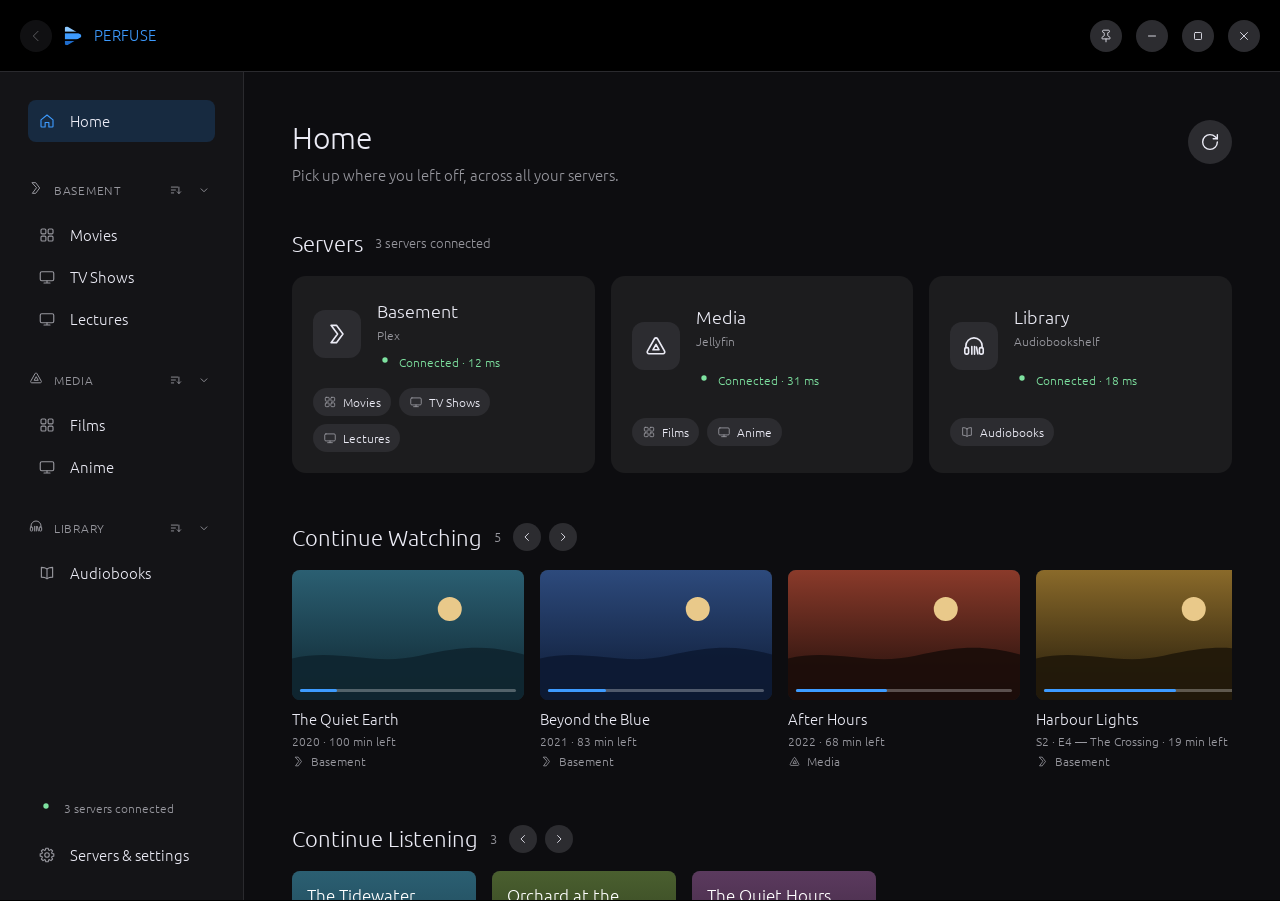
==== docs/design/multi-server/index.html @ db3d5f18 "Release v0.5.0 with multi-server Plex navigation and settings" ====
<!doctype html>
<html lang="en">
<head>
  <meta charset="utf-8">
  <meta name="viewport" content="width=device-width, initial-scale=1">
  <title>Perfuse — Multiple servers</title>
  <link rel="stylesheet" href="css/app.css">
</head>
<body>
  <div class="app" id="app">
    <header class="titlebar">
      <button class="icon-btn" type="button" data-action="back" data-fk="title-back" aria-label="Back" id="back-btn"></button>
      <div class="brand" aria-label="Perfuse">
        <svg viewBox="84 56 124 140" aria-hidden="true"><clipPath id="pf-mark"><path d="M88 74c0-10.8 11.7-17.5 21-12.1l88.6 51.2c9.4 5.4 9.4 18.8 0 24.2L109 188.5c-9.3 5.4-21-1.3-21-12.1z"/></clipPath><g clip-path="url(#pf-mark)"><rect x="60" y="54" width="160" height="41.33" fill="#8CC8FF"/><rect x="60" y="107.33" width="160" height="41.33" fill="#3D9BFF"/><rect x="60" y="160.67" width="160" height="41.33" fill="#1F6CCB"/></g></svg>
        <span>PERFUSE</span>
      </div>
      <div class="od-fill"></div>
      <!-- Native window chrome (unchanged; drawn by the OS-level title bar in the Rust app) -->
      <div class="win-ctrls" aria-hidden="true" id="win-ctrls"></div>
    </header>
    <div class="body" id="body">
      <nav class="sidebar" id="sidebar" aria-label="Servers and libraries"></nav>
      <main class="main" id="main">
        <div class="content" id="content" tabindex="-1"></div>
        <div id="dock-slot"></div>
      </main>
    </div>
  </div>

  <dialog class="modal" id="add-dialog" aria-labelledby="add-dialog-title">
    <div class="modal-body" id="add-dialog-body"></div>
  </dialog>

  <dialog class="modal confirm" id="confirm-dialog" aria-labelledby="confirm-title">
    <div class="modal-body">
      <h2 id="confirm-title"></h2>
      <p id="confirm-text"></p>
      <div class="form-actions">
        <button type="button" class="btn btn-secondary" data-action="confirm-cancel">Cancel</button>
        <button type="button" class="btn btn-danger" data-action="confirm-ok" id="confirm-ok">Remove</button>
      </div>
    </div>
  </dialog>

  <div class="visually-hidden" aria-live="polite" id="live"></div>
  <div id="toast-slot"></div>

  <script src="js/icons.js"></script>
  <script src="js/data.js"></script>
  <script src="js/app.js"></script>
</body>
</html>
---- docs/design/multi-server/css/app.css ----
/* OD-LAYOUT-PRIMITIVES v1 — structure only: display, flex/grid, overflow, wrapping, ratio, geometry.
   Put this @layer first; product CSS outside the layer wins ordinary layout rules.
   Native hidden and closed-dialog states take precedence over component display rules. */
@layer od-layout {
  [hidden]:not([hidden="until-found" i]) { display: none !important; }
  dialog:not([open]) { display: none !important; }

  :where(.od-stack,.od-row,.od-row-top,.od-cluster,.od-grid,.od-field,.od-stat,.od-cell,.od-tile) > :where(*) { min-width: 0; }

  .od-stack   { display: flex; flex-direction: column; gap: var(--od-gap, 8px); }
  .od-row     { display: flex; align-items: center; gap: var(--od-gap, 8px); }
  .od-row-top { display: flex; align-items: flex-start; gap: var(--od-gap, 8px); }
  .od-cluster { display: flex; flex-wrap: wrap; align-items: center; gap: var(--od-gap, 8px); }
  .od-fill    { flex: 1 1 0; min-width: 0; }
  .od-fixed   { flex: none; }
  .od-grid    { display: grid; gap: var(--od-gap, 12px); grid-template-columns: repeat(var(--od-cols, 3), minmax(0, 1fr)); }

  .od-stat, .od-field, .od-cell { display: grid; gap: var(--od-gap, 2px); }
  :where(.od-stat,.od-field,.od-cell) > :where(*) { display: block; }
  .od-tile { display: grid; grid-template-rows: auto 1fr; }
  :where(.od-tile) > :where(*) { display: block; }

  .od-media { display: block; width: 100%; height: auto; aspect-ratio: var(--od-ratio, auto); }
  .od-media-cover { object-fit: cover; }

  .od-icon { display: inline-block; inline-size: var(--od-icon-size, 1em); block-size: var(--od-icon-size, 1em); flex: none; }

  .od-truncate { display: block; max-width: 100%; overflow: hidden; white-space: nowrap; text-overflow: ellipsis; }
  .od-clamp-2, .od-clamp-3 { display: -webkit-box; -webkit-box-orient: vertical; overflow: hidden; overflow-wrap: anywhere; }
  .od-clamp-2 { -webkit-line-clamp: 2; }
  .od-clamp-3 { -webkit-line-clamp: 3; }
  .od-lines-2 { min-height: calc(2 * 1.4em); }
  .od-nowrap  { white-space: nowrap; }
  .od-keep    { word-break: keep-all; overflow-wrap: anywhere; }

  .od-screen { display: grid; grid-template-rows: auto minmax(0, 1fr) auto; height: 100%; }
  .od-scroll { overflow-y: auto; overscroll-behavior: contain; min-height: 0; }

  .od-rail { display: flex; gap: var(--od-gap, 8px); overflow-x: auto; scroll-snap-type: x proximity; scrollbar-width: none;
             padding-inline: var(--od-rail-pad, 16px); scroll-padding-inline: var(--od-rail-pad, 16px); }
  .od-rail::-webkit-scrollbar { display: none; }
  :where(.od-rail) > :where(*) { flex: none; scroll-snap-align: start; }
  :where(.od-rail) > :where(:last-child) { margin-inline-end: var(--od-rail-pad, 16px); }

  .od-spacer { flex: none; visibility: hidden; pointer-events: none; }
  .od-touch  { min-width: 44px; min-height: 44px; }
}
:root [hidden]:where(:not([hidden="until-found" i])) { display: none; }
/* /OD-LAYOUT-PRIMITIVES v1 */

/* ─────────────────────────────────────────────────────────────
   Perfuse tokens — values mirror the Color32 constants in src/main.rs.
   New tokens (WARN, ERROR, status) are marked NEW.
   ───────────────────────────────────────────────────────────── */
@font-face {
  font-family: 'Ubuntu Perfuse';
  src: url('../fonts/Ubuntu-Light.ttf') format('truetype');
  font-weight: 300 400;
  font-display: swap;
}

:root {
  color-scheme: dark;
  --font: 'Ubuntu Perfuse', 'Ubuntu', 'Segoe UI', sans-serif;

  --c-titlebar: #000000;          /* panel_fill BLACK */
  --c-sidebar: #141417;           /* (20,20,23) */
  --c-main: #0d0d10;              /* (13,13,16) */
  --c-panel: #1c1c1e;             /* PANEL */
  --c-panel-raised: #222428;      /* (34,36,40) placeholder/raised */
  --c-control: #2c2c30;           /* CONTROL */
  --c-control-hover: #3e3e43;     /* CONTROL_HOVER */
  --c-control-pressed: #1f3a5c;   /* CONTROL_PRESSED */
  --c-selected: #172a40;          /* sidebar selected (23,42,64) */
  --c-selected-hover: #1c3352;
  --c-divider: #2a2a2e;
  --c-text: #ebebf5;              /* TEXT */
  --c-muted: #98989f;             /* MUTED */
  --c-faint: #6e6e75;             /* disabled text (contrast ≥3:1 for large/glyphs only) */
  --c-accent: #3d9bff;            /* ACCENT */
  --c-on-light: #0d0d10;          /* text on white primary pill */
  --c-green: #7ee2a0;             /* GREEN */
  --c-warn: #f2c94c;              /* NEW  WARN  (242,201,76) */
  --c-error: #ff8a80;             /* NEW  ERROR (255,138,128) — status red */
  --c-error-text: #ffa096;        /* ERROR_TEXT */
  --c-track: #414141;             /* progress track (65) */
  --c-buffer: #6e6e6e;            /* buffered (110) */

  --r-card: 8px;
  --r-item: 8px;
  --r-control: 14px;
  --r-panel: 18px;
  --r-pill: 22px;

  --s-1: 4px; --s-2: 8px; --s-3: 12px; --s-4: 16px; --s-5: 20px; --s-6: 24px; --s-7: 28px; --s-8: 32px; --s-10: 40px; --s-12: 48px;

  --fs-caption: 12px;
  --fs-small: 13px;
  --fs-body: 15px;
  --fs-lead: 16px;
  --fs-h3: 18px;
  --fs-h2: 22px;
  --fs-h1: 30px;
  --fs-display: 36px;

  --titlebar-h: 72px;
  --sidebar-w: 244px;
  --dock-h: 88px;

  --t-fast: 150ms;
  --t-base: 220ms;
  --ease-out: cubic-bezier(.2,.7,.2,1);
}

* { box-sizing: border-box; }
html, body { height: 100%; margin: 0; }
body {
  font-family: var(--font); font-weight: 300; font-size: var(--fs-body); line-height: 1.5;
  background: var(--c-titlebar); color: var(--c-text); -webkit-font-smoothing: antialiased;
}
button, input, select { font: inherit; color: inherit; }
button { cursor: pointer; }
h1, h2, h3, h4, p { margin: 0; font-weight: 300; }
a { color: var(--c-accent); }
:focus-visible { outline: 2px solid var(--c-accent); outline-offset: 2px; }
.visually-hidden { position: absolute !important; width: 1px; height: 1px; overflow: hidden; clip: rect(0 0 0 0); white-space: nowrap; }
.muted { color: var(--c-muted); }
.caption { font-size: var(--fs-caption); color: var(--c-muted); }

/* ── App shell ── */
.app { display: grid; grid-template-rows: var(--titlebar-h) minmax(0, 1fr); height: 100vh; min-width: 860px; }
.titlebar { display: flex; align-items: center; gap: var(--s-3); padding: 0 var(--s-5); background: var(--c-titlebar); border-bottom: 1px solid var(--c-divider); }
.brand { display: flex; align-items: center; gap: var(--s-3); color: var(--c-accent); font-size: var(--fs-body); letter-spacing: .02em; }
.brand svg { width: 18px; height: 20px; }
.titlebar .od-fill { flex: 1; }
.win-ctrl { width: 32px; height: 32px; border-radius: 50%; background: var(--c-control); display: grid; place-items: center; color: var(--c-text); --od-icon-size: 14px; }
.win-ctrls { display: flex; gap: 14px; }
.body { display: grid; grid-template-columns: var(--sidebar-w) minmax(0, 1fr); min-height: 0; }
.body.no-sidebar { grid-template-columns: minmax(0, 1fr); }

.icon-btn {
  width: 32px; height: 32px; border-radius: 50%; border: 0; background: var(--c-control); color: var(--c-text);
  display: inline-grid; place-items: center; --od-icon-size: 16px; flex: none;
  transition: background var(--t-fast) var(--ease-out);
}
.icon-btn.lg { width: 44px; height: 44px; --od-icon-size: 22px; }
.icon-btn.xl { width: 64px; height: 64px; --od-icon-size: 28px; background: var(--c-text); color: var(--c-on-light); }
.icon-btn.ghost { background: transparent; }
.icon-btn:disabled { opacity: .38; cursor: default; }
@media (hover: hover) {
  .icon-btn:not(:disabled):hover { background: var(--c-control-hover); color: var(--c-text); }
  .icon-btn.xl:not(:disabled):hover { background: #ffffff; color: var(--c-on-light); }
}
.icon-btn:not(:disabled):active { background: var(--c-control-pressed); }
.icon-btn[aria-pressed="true"], .icon-btn.on { background: var(--c-control-pressed); color: var(--c-accent); }

/* ── Buttons (assets/buttons) ── */
.btn {
  display: inline-flex; align-items: center; gap: var(--s-2); height: 44px; padding: 0 var(--s-6); border: 0;
  border-radius: var(--r-pill); font-size: var(--fs-body); white-space: nowrap; --od-icon-size: 18px;
  transition: background var(--t-fast) var(--ease-out);
}
.btn-primary { background: #ffffff; color: var(--c-on-light); }
.btn-secondary { background: var(--c-control); color: var(--c-text); }
.btn-danger { background: #5a1f1c; color: #ffd9d4; }
.btn-text { background: transparent; color: var(--c-accent); padding: 0 var(--s-2); height: 32px; }
.btn.sm { height: 32px; padding: 0 var(--s-4); font-size: var(--fs-small); --od-icon-size: 14px; }
.btn:disabled { opacity: .38; cursor: default; }
@media (hover: hover) {
  .btn-primary:not(:disabled):hover { background: #dcdce4; color: var(--c-on-light); }
  .btn-secondary:not(:disabled):hover { background: var(--c-control-hover); color: var(--c-text); }
  .btn-danger:not(:disabled):hover { background: #74271f; color: #ffffff; }
  .btn-text:not(:disabled):hover { color: #8cc8ff; text-decoration: underline; }
}
.btn-secondary:not(:disabled):active { background: var(--c-control-pressed); }

/* ── Sidebar ── */
.sidebar { background: var(--c-sidebar); border-right: 1px solid var(--c-divider); display: grid; grid-template-rows: auto minmax(0, 1fr) auto; min-height: 0; }
.sidebar-top { padding: var(--s-7) var(--s-7) var(--s-2); }
.side-scroll { overflow-y: auto; padding: 0 var(--s-7) var(--s-4); scrollbar-width: thin; scrollbar-color: var(--c-control) transparent; }
.nav-item {
  display: flex; align-items: center; gap: 14px; width: 100%; height: 42px; padding: 0 10px; border: 0; border-radius: var(--r-item);
  background: transparent; color: var(--c-text); text-align: left; --od-icon-size: 18px;
}
.nav-item .od-icon { color: var(--c-muted); }
.nav-item[aria-current="page"] { background: var(--c-selected); }
.nav-item[aria-current="page"] .od-icon { color: var(--c-accent); }
@media (hover: hover) { .nav-item:not([aria-current="page"]):hover { background: #1d1d21; } .nav-item:hover .od-icon { color: var(--c-text); } .nav-item[aria-current="page"]:hover .od-icon { color: var(--c-accent); } }
.nav-item.dim { color: var(--c-faint); }
.nav-item.dim .od-icon { color: var(--c-faint); }
.nav-item .count { margin-left: auto; font-size: var(--fs-caption); color: var(--c-muted); }

.server-group { margin-top: var(--s-6); }
.server-head { display: flex; align-items: center; gap: var(--s-1); height: 32px; margin-bottom: var(--s-2); }
.server-head-link {
  display: flex; align-items: center; gap: 10px; flex: 1; min-width: 0; height: 32px; padding: 0 10px; margin-left: -10px; border: 0; border-radius: var(--r-item);
  background: transparent; color: var(--c-muted); font-size: var(--fs-caption); letter-spacing: .06em; text-transform: uppercase; text-align: left; --od-icon-size: 16px;
}
.server-head-link .name { flex: 1; min-width: 0; }
.server-head-link[aria-current="page"] { color: var(--c-text); background: var(--c-selected); }
.server-head-link[aria-current="page"] .kind { color: var(--c-accent); }
@media (hover: hover) { .server-head-link:hover { color: var(--c-text); } }
.server-head .icon-btn { width: 24px; height: 24px; --od-icon-size: 14px; background: transparent; color: var(--c-muted); }
.server-head .icon-btn[aria-pressed="true"] { background: var(--c-control-pressed); color: #8cc8ff; }
.collapse-btn .od-icon { transition: transform var(--t-fast) var(--ease-out); }
.collapse-btn[aria-expanded="false"] .od-icon { transform: rotate(-90deg); }
.group-offline { font-size: var(--fs-caption); color: var(--c-muted); padding: 0 10px var(--s-2) 42px; }

.status-glyph { --od-icon-size: 16px; }
.st-online { color: var(--c-green); }
.st-partial { color: var(--c-warn); }
.st-offline { color: var(--c-error); }
.st-checking { color: var(--c-muted); }

.sidebar-foot { padding: var(--s-3) var(--s-7) var(--s-6); display: grid; gap: var(--s-2); position: relative; }
.status-btn {
  display: flex; align-items: center; gap: 10px; width: 100%; min-height: 36px; padding: 6px 10px; border: 0; border-radius: var(--r-item);
  background: transparent; font-size: var(--fs-caption); text-align: left;
}
.status-btn .label { flex: 1; }
.status-btn.st-online .label { color: var(--c-muted); }
@media (hover: hover) { .status-btn:hover { background: #1d1d21; } }
.status-btn[aria-expanded="true"] { background: #1d1d21; }
.status-btn.st-partial, .status-btn.st-offline { background: color-mix(in srgb, currentColor 9%, transparent); }

.popover {
  position: absolute; z-index: 30; left: var(--s-5); bottom: calc(100% - 4px); width: 340px;
  background: var(--c-panel); border: 1px solid var(--c-divider); border-radius: 14px; padding: var(--s-4);
  box-shadow: 0 16px 40px rgba(0,0,0,.55);
  animation: pop-in var(--t-base) var(--ease-out);
}
@keyframes pop-in { from { opacity: 0; transform: translateY(6px); } to { opacity: 1; transform: none; } }
.popover h3 { font-size: var(--fs-body); margin-bottom: var(--s-1); }
.popover .summary { font-size: var(--fs-caption); color: var(--c-muted); margin-bottom: var(--s-3); }
.pop-row { display: flex; align-items: center; gap: var(--s-3); padding: 10px 0; border-top: 1px solid var(--c-divider); }
.pop-row .kind { width: 32px; height: 32px; border-radius: 8px; background: var(--c-control); display: grid; place-items: center; --od-icon-size: 18px; flex: none; }
.pop-row .od-field .t { font-size: var(--fs-small); }
.pop-row .od-field .s { font-size: var(--fs-caption); }
.pop-foot { display: flex; justify-content: space-between; align-items: center; padding-top: var(--s-3); border-top: 1px solid var(--c-divider); }

/* ── Main ── */
.main { display: grid; grid-template-rows: minmax(0, 1fr) auto; min-height: 0; background: var(--c-main); }
.content { overflow-y: auto; padding: var(--s-12) var(--s-12) var(--s-12); scrollbar-width: thin; scrollbar-color: var(--c-control) transparent; }
.page-head { display: flex; align-items: flex-start; gap: var(--s-4); margin-bottom: var(--s-10); }
.page-head .od-field { flex: 1; gap: var(--s-2); }
.page-head h1 { font-size: var(--fs-h1); line-height: 1.2; }
.page-head .sub { color: var(--c-muted); }
.crumb { display: flex; align-items: center; gap: var(--s-2); color: var(--c-muted); font-size: var(--fs-small); --od-icon-size: 16px; }
.crumb .sep { color: var(--c-faint); }
.section { margin-bottom: var(--s-12); }
.section-head { display: flex; align-items: center; gap: var(--s-3); margin-bottom: var(--s-4); }
.section-head h2 { font-size: var(--fs-h2); }
.section-head .meta { font-size: var(--fs-small); color: var(--c-muted); }
.section-head .od-fill { flex: 1; }
.rail-nav { display: flex; gap: var(--s-2); }
.rail-nav .icon-btn { width: 28px; height: 28px; --od-icon-size: 14px; }
.rail { display: flex; gap: var(--s-4); overflow-x: auto; scroll-behavior: smooth; scrollbar-width: none; padding-bottom: var(--s-1); }
.rail::-webkit-scrollbar { display: none; }
@media (prefers-reduced-motion: reduce) { .rail { scroll-behavior: auto; } * { animation: none !important; transition: none !important; } }
.note { display: flex; align-items: center; gap: var(--s-2); font-size: var(--fs-small); color: var(--c-muted); margin-top: var(--s-3); --od-icon-size: 16px; }
.note .od-icon { color: var(--c-warn); }

/* server cards on all-servers Home */
.server-cards { display: grid; grid-template-columns: repeat(auto-fill, minmax(260px, 1fr)); gap: var(--s-4); }
.server-card {
  display: grid; grid-template-columns: 48px minmax(0, 1fr); gap: var(--s-2) var(--s-4); align-items: center; padding: var(--s-5);
  background: var(--c-panel); border: 1px solid transparent; border-radius: 14px; color: var(--c-text); text-align: left; width: 100%;
  transition: background var(--t-fast) var(--ease-out), border-color var(--t-fast) var(--ease-out);
}
@media (hover: hover) { .server-card:hover { background: #232327; border-color: #34343a; } }
.server-card .kind { width: 48px; height: 48px; border-radius: 12px; background: var(--c-control); display: grid; place-items: center; --od-icon-size: 26px; grid-row: span 2; }
.server-card .name { font-size: var(--fs-h3); }
.server-card .od-field { gap: 2px; }
.server-card .state { display: flex; align-items: center; gap: 6px; font-size: var(--fs-caption); --od-icon-size: 14px; }
.server-card .libs { grid-column: 1 / -1; display: flex; flex-wrap: wrap; gap: var(--s-2); margin-top: var(--s-2); }
.chip { display: inline-flex; align-items: center; gap: 6px; height: 28px; padding: 0 10px; border-radius: 14px; background: var(--c-control); font-size: var(--fs-caption); color: var(--c-text); --od-icon-size: 14px; white-space: nowrap; }
.chip .od-icon { color: var(--c-muted); }
.server-card.offline { background: #1a1718; border-color: #3a2526; }
.server-card.offline .kind { color: var(--c-faint); }
.server-card.offline .libs .chip { color: var(--c-faint); }

/* media cards */
.card { display: grid; gap: var(--s-2); width: 232px; border: 0; padding: 0; background: transparent; color: var(--c-text); text-align: left; flex: none; }
.card.poster { width: 168px; }
.card.square { width: 184px; }
.art { position: relative; border-radius: var(--r-card); overflow: hidden; background: var(--c-panel-raised); }
.art svg.art-svg { display: block; width: 100%; height: auto; }
.card .art { transition: transform var(--t-fast) var(--ease-out), box-shadow var(--t-fast) var(--ease-out); }
@media (hover: hover) { .card:hover .art { box-shadow: 0 0 0 2px var(--c-accent); } .card:hover .t { color: #ffffff; } }
.card .od-field { gap: 2px; }
.card .t { font-size: var(--fs-body); }
.card .s { font-size: var(--fs-caption); color: var(--c-muted); }
.badge { position: absolute; top: 10px; right: 10px; padding: 1px 6px; border-radius: 4px; background: rgba(0,0,0,.75); font-size: 11px; color: #fff; }
.type-badge { position: absolute; top: 10px; left: 10px; height: 24px; padding: 0 8px 0 6px; border-radius: 12px; background: rgba(0,0,0,.72); display: inline-flex; align-items: center; gap: 4px; font-size: 11px; color: #fff; --od-icon-size: 14px; }
.check-badge { position: absolute; top: 10px; left: 10px; color: var(--c-accent); --od-icon-size: 20px; background: #fff; border-radius: 50%; width: 20px; height: 20px; display: grid; place-items: center; }
.check-badge .od-icon { --od-icon-size: 14px; color: var(--c-on-light); }
.progress { position: absolute; left: 8px; right: 8px; bottom: 8px; height: 3px; border-radius: 2px; background: rgba(255,255,255,.28); }
.progress i { display: block; height: 100%; border-radius: 2px; background: var(--c-accent); }
.src { display: flex; align-items: center; gap: 6px; font-size: var(--fs-caption); color: var(--c-muted); --od-icon-size: 13px; }

.grid-lib { display: grid; grid-template-columns: repeat(auto-fill, minmax(168px, 1fr)); gap: var(--s-6) var(--s-4); }
.grid-lib .card, .grid-lib .card.square, .grid-lib .card.poster { width: auto; }
.grid-lib.books { grid-template-columns: repeat(auto-fill, minmax(184px, 1fr)); }

/* empty / offline state */
.empty { display: grid; justify-items: start; gap: var(--s-3); padding: var(--s-10); background: var(--c-panel); border-radius: var(--r-panel); max-width: 640px; }
.empty .glyph { width: 48px; height: 48px; border-radius: 12px; background: #3a2526; color: var(--c-error); display: grid; place-items: center; --od-icon-size: 24px; }
.empty h2 { font-size: var(--fs-h2); }
.empty p { color: var(--c-muted); }
.empty .actions { display: flex; gap: var(--s-3); margin-top: var(--s-2); }

/* ── Detail hero (shared video/book) ── */
.hero { display: grid; grid-template-columns: 200px minmax(0, 1fr); gap: var(--s-8); align-items: start; padding: var(--s-7); background: var(--c-panel); border-radius: var(--r-panel); margin-bottom: var(--s-8); }
.hero.video { grid-template-columns: 140px minmax(0, 1fr); }
.hero .od-field { gap: var(--s-2); }
.eyebrow { font-size: var(--fs-caption); letter-spacing: .06em; color: var(--c-accent); text-transform: uppercase; }
.hero h1 { font-size: var(--fs-display); line-height: 1.15; }
.hero .byline { font-size: var(--fs-lead); }
.hero .byline b { font-weight: 400; }
.meta-line { display: flex; flex-wrap: wrap; gap: 6px 16px; color: var(--c-muted); font-size: var(--fs-small); }
.meta-line span { white-space: nowrap; }
.hero p.desc { max-width: 70ch; margin-top: var(--s-2); }
.actions-row { display: flex; flex-wrap: wrap; align-items: center; gap: var(--s-3); margin: var(--s-2) 0 var(--s-8); }
.progress-line { display: grid; gap: 6px; width: 320px; }
.progress-line .bar { height: 4px; border-radius: 2px; background: var(--c-track); }
.progress-line .bar i { display: block; height: 100%; border-radius: 2px; background: var(--c-accent); }
.progress-line .caption { color: var(--c-muted); }

.two-col { display: grid; grid-template-columns: minmax(0, 1fr) 320px; gap: var(--s-8); align-items: start; }
.panel { background: var(--c-panel); border-radius: var(--r-panel); padding: var(--s-6); }
.panel h2 { font-size: var(--fs-h3); margin-bottom: var(--s-3); }

/* chapter list */
.chapter-list { list-style: none; margin: 0; padding: 0; }
.chapter {
  display: grid; grid-template-columns: 32px minmax(0, 1fr) auto; gap: var(--s-3); align-items: center; width: 100%;
  min-height: 52px; padding: 6px var(--s-3); border: 0; border-radius: 10px; background: transparent; color: var(--c-text); text-align: left;
}
.chapter .n { color: var(--c-muted); font-size: var(--fs-small); text-align: center; --od-icon-size: 16px; display: grid; place-items: center; }
.chapter .od-field { gap: 2px; }
.chapter .t { font-size: var(--fs-body); }
.chapter .mini { height: 3px; border-radius: 2px; background: var(--c-track); width: 100%; margin-top: 4px; }
.chapter .mini i { display: block; height: 100%; border-radius: 2px; background: var(--c-accent); }
.chapter .dur { font-size: var(--fs-small); color: var(--c-muted); font-variant-numeric: tabular-nums; white-space: nowrap; }
.chapter.done .t { color: var(--c-muted); }
.chapter.done .n { color: var(--c-green); }
.chapter.current { background: var(--c-selected); }
.chapter.current .n { color: var(--c-accent); }
@media (hover: hover) { .chapter:not(.current):hover { background: #26262a; } }

/* bookmarks */
.bm { display: grid; grid-template-columns: 20px minmax(0, 1fr) auto; gap: var(--s-3); align-items: center; padding: 10px 0; border-top: 1px solid var(--c-divider); --od-icon-size: 18px; }
.bm:first-child { border-top: 0; }
.bm .jump { border: 0; background: transparent; color: var(--c-text); text-align: left; padding: 0; }
.bm .jump .s { font-size: var(--fs-caption); color: var(--c-muted); }
.bm > .od-icon { color: var(--c-accent); }
.bm .icon-btn { width: 28px; height: 28px; --od-icon-size: 14px; background: transparent; color: var(--c-muted); }

/* ── Docked player ── */
.dock {
  display: grid; grid-template-columns: minmax(220px, 1fr) auto minmax(220px, 1fr); align-items: center; gap: var(--s-6);
  min-height: var(--dock-h); padding: var(--s-3) var(--s-6); background: #17171a; border-top: 1px solid var(--c-divider); position: relative;
}
.dock .now { display: flex; align-items: center; gap: var(--s-3); min-width: 0; border: 0; background: transparent; color: var(--c-text); text-align: left; padding: 0; }
.dock .now .art { width: 56px; height: 56px; flex: none; border-radius: 6px; }
.dock .now .od-field { gap: 0; }
.dock .now .t { font-size: var(--fs-body); }
.dock .now .s { font-size: var(--fs-caption); color: var(--c-muted); }
.dock .center { display: grid; gap: 6px; justify-items: center; }
.dock .transport { display: flex; align-items: center; gap: var(--s-2); }
.dock .transport .icon-btn { background: transparent; }
.dock .transport .play { background: var(--c-text); color: var(--c-on-light); width: 40px; height: 40px; --od-icon-size: 20px; }
@media (hover: hover) { .dock .transport .play:hover { background: #fff; color: var(--c-on-light); } }
.dock .time-row { display: flex; align-items: center; gap: var(--s-3); font-size: 11px; color: var(--c-muted); font-variant-numeric: tabular-nums; width: 420px; }
.dock .time-row .track { flex: 1; height: 3px; border-radius: 2px; background: var(--c-track); }
.dock .time-row .track i { display: block; height: 100%; border-radius: 2px; background: var(--c-accent); }
.dock .side { display: flex; align-items: center; justify-content: flex-end; gap: var(--s-2); }
.dock .side .icon-btn { background: transparent; }
.speed-chip { height: 32px; min-width: 52px; padding: 0 10px; border: 0; border-radius: 16px; background: var(--c-control); color: var(--c-text); font-size: var(--fs-small); font-variant-numeric: tabular-nums; }
@media (hover: hover) { .speed-chip:hover { background: var(--c-control-hover); } }
.speed-chip.on { background: var(--c-control-pressed); color: #8cc8ff; }
.sleep-badge { font-size: 11px; color: #8cc8ff; font-variant-numeric: tabular-nums; }

/* menus */
.menu {
  position: absolute; z-index: 40; min-width: 200px; padding: 6px; background: var(--c-panel); border: 1px solid var(--c-divider); border-radius: 12px;
  box-shadow: 0 16px 40px rgba(0,0,0,.55); animation: pop-in var(--t-base) var(--ease-out);
}
.menu h4 { font-size: var(--fs-caption); color: var(--c-muted); padding: 6px 10px; text-transform: uppercase; letter-spacing: .06em; font-weight: 300; }
.menu button { display: flex; align-items: center; gap: var(--s-2); width: 100%; height: 36px; padding: 0 10px; border: 0; border-radius: 8px; background: transparent; color: var(--c-text); text-align: left; --od-icon-size: 16px; }
.menu button .od-icon { color: var(--c-accent); }
.menu button .tick { width: 16px; display: inline-grid; }
@media (hover: hover) { .menu button:hover { background: var(--c-control); } }
.menu button[aria-checked="true"] { color: #8cc8ff; }

/* ── Full player ── */
.player { display: grid; grid-template-columns: minmax(0, 1fr) 360px; gap: var(--s-10); min-height: 100%; }
.player-main { display: grid; align-content: start; gap: var(--s-6); max-width: 720px; }
.player-top { display: flex; align-items: center; gap: var(--s-3); }
.player-top .od-fill { flex: 1; }
.player-cover { display: grid; grid-template-columns: 240px minmax(0, 1fr); gap: var(--s-7); align-items: end; }
.player-cover .art { border-radius: 12px; }
.player-cover .od-field { gap: var(--s-2); }
.player-cover h1 { font-size: var(--fs-h1); line-height: 1.2; }
.player-cover .chap-now { font-size: var(--fs-h3); color: var(--c-accent); }
.scrub { display: grid; gap: var(--s-2); }
.scrub .lbls { display: flex; justify-content: space-between; font-size: var(--fs-small); color: var(--c-muted); font-variant-numeric: tabular-nums; }
.scrub .lbls b { font-weight: 300; color: var(--c-text); }
input[type="range"].seek { -webkit-appearance: none; appearance: none; width: 100%; height: 24px; background: transparent; margin: 0; cursor: pointer; }
input[type="range"].seek::-webkit-slider-runnable-track { height: 4px; border-radius: 2px; background: linear-gradient(to right, var(--c-accent) var(--pct, 0%), var(--c-track) var(--pct, 0%)); }
input[type="range"].seek::-moz-range-track { height: 4px; border-radius: 2px; background: linear-gradient(to right, var(--c-accent) var(--pct, 0%), var(--c-track) var(--pct, 0%)); }
input[type="range"].seek::-webkit-slider-thumb { -webkit-appearance: none; width: 14px; height: 14px; margin-top: -5px; border-radius: 50%; background: #fff; border: 0; }
input[type="range"].seek::-moz-range-thumb { width: 14px; height: 14px; border-radius: 50%; background: #fff; border: 0; }
.book-track { position: relative; height: 14px; }
.book-track .line { position: absolute; left: 0; right: 0; top: 5px; height: 4px; border-radius: 2px; background: var(--c-track); overflow: hidden; }
.book-track .line i { display: block; height: 100%; background: #5c7fa8; }
.book-track .tick { position: absolute; top: 2px; width: 2px; height: 10px; background: var(--c-main); border-radius: 1px; }
.book-track .tick.cur { background: var(--c-accent); }
.big-transport { display: flex; align-items: center; justify-content: center; gap: var(--s-5); }
.big-transport .icon-btn.lg { background: transparent; }
.player-tools { display: flex; align-items: center; justify-content: center; flex-wrap: wrap; gap: var(--s-3); position: relative; }
.tool { display: inline-flex; align-items: center; gap: var(--s-2); height: 40px; padding: 0 var(--s-4); border: 0; border-radius: 20px; background: var(--c-control); color: var(--c-text); font-size: var(--fs-small); --od-icon-size: 18px; white-space: nowrap; }
@media (hover: hover) { .tool:hover { background: var(--c-control-hover); } }
.tool.on { background: var(--c-control-pressed); color: #8cc8ff; }
.player-side { background: var(--c-panel); border-radius: var(--r-panel); padding: var(--s-4); display: grid; grid-template-rows: auto minmax(0, 1fr); max-height: calc(100vh - var(--titlebar-h) - var(--dock-h) - 96px); min-height: 420px; position: sticky; top: 0; }
.tabs { display: flex; gap: var(--s-1); padding: 4px; border-radius: 12px; background: #141417; margin-bottom: var(--s-3); }
.tabs button { flex: 1; height: 36px; border: 0; border-radius: 9px; background: transparent; color: var(--c-muted); font-size: var(--fs-small); }
.tabs button[aria-selected="true"] { background: var(--c-control); color: var(--c-text); }
.side-list { overflow-y: auto; scrollbar-width: thin; scrollbar-color: var(--c-control) transparent; }
.side-empty { color: var(--c-muted); font-size: var(--fs-small); padding: var(--s-4) var(--s-2); }

/* ── Settings ── */
.settings-section { margin-bottom: var(--s-12); max-width: 880px; }
.settings-section > .section-head { margin-bottom: var(--s-4); }
.server-list { list-style: none; margin: 0; padding: 0; display: grid; gap: var(--s-2); }
.srow { background: var(--c-panel); border-radius: 14px; border: 1px solid transparent; }
.srow.drag-over { border-color: var(--c-accent); }
.srow.dragging { opacity: .5; }
.srow-main { display: grid; grid-template-columns: 28px 44px minmax(0, 1fr) auto auto; align-items: center; gap: var(--s-4); padding: var(--s-4) var(--s-4) var(--s-4) var(--s-2); }
.handle { width: 28px; height: 44px; border: 0; background: transparent; color: var(--c-faint); display: grid; place-items: center; cursor: grab; --od-icon-size: 18px; border-radius: 8px; }
@media (hover: hover) { .handle:hover { color: var(--c-text); background: var(--c-control); } }
.srow .kind { width: 44px; height: 44px; border-radius: 12px; background: var(--c-control); display: grid; place-items: center; --od-icon-size: 24px; }
.srow .od-field { gap: 2px; }
.srow .name { font-size: var(--fs-lead); }
.srow .addr { font-size: var(--fs-caption); color: var(--c-muted); }
.srow .state { display: flex; align-items: center; gap: 6px; font-size: var(--fs-small); white-space: nowrap; --od-icon-size: 14px; }
.srow .row-actions { display: flex; align-items: center; gap: var(--s-2); position: relative; }
.srow-detail { border-top: 1px solid var(--c-divider); padding: var(--s-4) var(--s-6) var(--s-5) 92px; display: grid; gap: var(--s-4); }
.kv { display: grid; grid-template-columns: 140px minmax(0, 1fr); gap: var(--s-2) var(--s-4); font-size: var(--fs-small); }
.kv dt { color: var(--c-muted); }
.kv dd { margin: 0; overflow-wrap: anywhere; }
.lib-toggles { display: grid; gap: 2px; }
.lib-toggle { display: flex; align-items: center; gap: var(--s-3); min-height: 40px; font-size: var(--fs-small); --od-icon-size: 16px; }
.lib-toggle .od-icon { color: var(--c-muted); }
.lib-toggle .od-fill { flex: 1; }
.switch { position: relative; width: 40px; height: 24px; flex: none; }
.switch input { position: absolute; inset: 0; opacity: 0; margin: 0; cursor: pointer; }
.switch i { position: absolute; inset: 0; border-radius: 12px; background: var(--c-control-hover); pointer-events: none; transition: background var(--t-fast); }
.switch i::after { content: ''; position: absolute; top: 3px; left: 3px; width: 18px; height: 18px; border-radius: 50%; background: #fff; transition: transform var(--t-fast) var(--ease-out); }
.switch input:checked + i { background: var(--c-accent); }
.switch input:checked + i::after { transform: translateX(16px); }
.switch input:focus-visible + i { outline: 2px solid var(--c-accent); outline-offset: 2px; }
.rename-input { height: 36px; padding: 0 var(--s-3); border-radius: 10px; border: 1px solid var(--c-accent); background: #141417; font-size: var(--fs-lead); width: 100%; max-width: 320px; }
.settings-note { font-size: var(--fs-small); color: var(--c-muted); margin-top: var(--s-3); }
.placeholder-block { background: var(--c-panel); border-radius: var(--r-panel); padding: var(--s-6); color: var(--c-muted); font-size: var(--fs-small); }

/* ── Add-server flow (onboarding + dialog) ── */
.onboard { display: grid; place-items: start center; overflow-y: auto; padding: 56px var(--s-6); background: var(--c-titlebar); }
.onboard-card { width: min(720px, 100%); background: var(--c-panel); border-radius: 26px; padding: 44px; }
.onboard-logo { display: flex; align-items: center; gap: var(--s-4); color: var(--c-accent); font-size: 40px; letter-spacing: .02em; margin-bottom: var(--s-8); }
.onboard-logo svg { width: 36px; height: 40px; }
.onboard-card h1 { font-size: var(--fs-h2); margin-bottom: var(--s-2); }
.onboard-card .lead { color: var(--c-muted); font-size: var(--fs-lead); margin-bottom: var(--s-8); }
.kind-grid { display: grid; grid-template-columns: repeat(3, minmax(0, 1fr)); gap: var(--s-3); }
.kind-opt {
  display: grid; gap: var(--s-2); align-content: start; padding: var(--s-5); min-height: 150px; border: 1px solid #34343a; border-radius: 14px;
  background: #19191c; color: var(--c-text); text-align: left; transition: border-color var(--t-fast), background var(--t-fast);
}
.kind-opt .kind { width: 44px; height: 44px; border-radius: 12px; background: var(--c-control); display: grid; place-items: center; --od-icon-size: 24px; margin-bottom: var(--s-2); }
.kind-opt .t { font-size: var(--fs-lead); }
.kind-opt .s { font-size: var(--fs-caption); color: var(--c-muted); }
@media (hover: hover) { .kind-opt:hover { border-color: var(--c-accent); background: #1c2230; } }
.flow-head { display: flex; align-items: center; gap: var(--s-3); margin-bottom: var(--s-6); }
.flow-head .kind { width: 40px; height: 40px; border-radius: 10px; background: var(--c-control); display: grid; place-items: center; --od-icon-size: 22px; }
.flow-head h2 { font-size: var(--fs-h2); flex: 1; }
.form { display: grid; gap: var(--s-5); }
.field { display: grid; gap: 6px; }
.field label { font-size: var(--fs-small); }
.field label .req { color: var(--c-muted); }
.field input[type="text"], .field input[type="url"], .field input[type="password"] {
  height: 44px; padding: 0 var(--s-4); border-radius: 12px; border: 1px solid #3a3a40; background: #141417; color: var(--c-text);
}
.field input:focus-visible { outline: none; border-color: var(--c-accent); box-shadow: 0 0 0 3px rgba(61,155,255,.25); }
.field .help { font-size: var(--fs-caption); color: var(--c-muted); }
.field .err { display: flex; align-items: center; gap: 6px; font-size: var(--fs-caption); color: var(--c-error-text); --od-icon-size: 14px; }
.field.invalid input { border-color: var(--c-error); }
.field-row { display: grid; grid-template-columns: minmax(0, 1fr) minmax(0, 1fr); gap: var(--s-4); }
.checkline { display: flex; align-items: center; gap: var(--s-3); font-size: var(--fs-small); }
.checkline input { width: 18px; height: 18px; accent-color: var(--c-accent); margin: 0; }
.form-actions { display: flex; flex-wrap: wrap; align-items: center; gap: var(--s-3); margin-top: var(--s-2); }
.banner { display: flex; align-items: flex-start; gap: var(--s-3); padding: var(--s-3) var(--s-4); border-radius: 12px; font-size: var(--fs-small); --od-icon-size: 18px; }
.banner.error { background: #2c1a1a; color: var(--c-error-text); }
.banner.info { background: #172334; color: #b9d9ff; }
.banner .od-field { gap: 2px; }
.or { display: flex; align-items: center; gap: var(--s-3); color: var(--c-muted); font-size: var(--fs-caption); }
.or::before, .or::after { content: ''; flex: 1; height: 1px; background: var(--c-divider); }
details.manual summary { cursor: pointer; font-size: var(--fs-small); color: var(--c-text); list-style: none; display: flex; align-items: center; gap: var(--s-2); --od-icon-size: 16px; }
details.manual summary::-webkit-details-marker { display: none; }
details.manual summary .od-icon { transform: rotate(-90deg); transition: transform var(--t-fast); }
details.manual[open] summary .od-icon { transform: none; }
details.manual .form { margin-top: var(--s-4); }
.spinner { width: 18px; height: 18px; border-radius: 50%; border: 2px solid rgba(13,13,16,.25); border-top-color: currentColor; animation: spin 800ms linear infinite; flex: none; }
.spinner.light { border-color: rgba(255,255,255,.2); border-top-color: var(--c-accent); }
@keyframes spin { to { transform: rotate(360deg); } }
.waiting { display: flex; align-items: center; gap: var(--s-3); padding: var(--s-4); border-radius: 12px; background: #172334; color: #b9d9ff; }
.waiting .od-fill { flex: 1; }
.qc-code { font-size: 32px; letter-spacing: .3em; color: var(--c-text); font-variant-numeric: tabular-nums; }
.pick-list { display: grid; gap: var(--s-2); }
.pick { display: grid; grid-template-columns: 20px minmax(0, 1fr) auto; gap: var(--s-3); align-items: center; padding: var(--s-3) var(--s-4); border-radius: 12px; background: #19191c; border: 1px solid #34343a; cursor: pointer; }
.pick:has(input:checked) { border-color: var(--c-accent); background: #1c2230; }
.pick:has(input:disabled) { opacity: .55; cursor: default; }
.pick input { width: 18px; height: 18px; accent-color: var(--c-accent); margin: 0; }
.pick .od-field { gap: 2px; }
.pick .s { font-size: var(--fs-caption); color: var(--c-muted); }
.pick .tag { font-size: var(--fs-caption); color: var(--c-muted); white-space: nowrap; }
.added-list { display: grid; gap: var(--s-2); margin-bottom: var(--s-6); }
.added { display: flex; align-items: center; gap: var(--s-3); padding: var(--s-3) var(--s-4); border-radius: 12px; background: #19191c; --od-icon-size: 20px; }
.added .od-fill { flex: 1; }
.added .ok { color: var(--c-green); }
.added .s { font-size: var(--fs-caption); color: var(--c-muted); }
.success-head { display: flex; align-items: center; gap: var(--s-3); margin-bottom: var(--s-4); --od-icon-size: 22px; }
.success-head .ok { width: 40px; height: 40px; border-radius: 50%; background: #17301f; color: var(--c-green); display: grid; place-items: center; }

dialog.modal { padding: 0; border: 0; border-radius: 22px; background: var(--c-panel); color: var(--c-text); width: min(640px, calc(100vw - 48px)); max-height: calc(100vh - 64px); box-shadow: 0 24px 64px rgba(0,0,0,.6); }
dialog.modal::backdrop { background: rgba(0,0,0,.6); }
dialog.modal[open] { animation: pop-in var(--t-base) var(--ease-out); }
.modal-body { padding: var(--s-8); overflow-y: auto; max-height: calc(100vh - 64px); }
.modal-top { display: flex; align-items: center; gap: var(--s-3); margin-bottom: var(--s-6); }
.modal-top h2 { font-size: var(--fs-h2); flex: 1; }
dialog.confirm { width: min(460px, calc(100vw - 48px)); }
dialog.confirm p { color: var(--c-muted); margin: var(--s-2) 0 var(--s-6); }
dialog.confirm .form-actions { justify-content: flex-end; }

.toast { position: fixed; left: 50%; bottom: 112px; transform: translateX(-50%); z-index: 60; padding: 10px 18px; border-radius: 22px; background: #2c2c30; color: var(--c-text); font-size: var(--fs-small); box-shadow: 0 12px 32px rgba(0,0,0,.5); animation: pop-in var(--t-base) var(--ease-out); }

/* ── Responsive (desktop window: min 860×620) ── */
@media (max-width: 1180px) {
  .player { grid-template-columns: minmax(0, 1fr); }
  .player-side { position: static; max-height: 480px; }
  .two-col { grid-template-columns: minmax(0, 1fr); }
  .dock .time-row { width: 300px; }
}
@media (max-width: 1000px) {
  .content { padding: var(--s-8); }
  .hero { grid-template-columns: 140px minmax(0, 1fr); gap: var(--s-6); }
  .hero h1 { font-size: var(--fs-h1); }
  .player-cover { grid-template-columns: 160px minmax(0, 1fr); }
  .dock { grid-template-columns: minmax(0, 1fr) auto; }
  .dock .side { display: none; }
  .dock .time-row { width: 240px; }
  .kind-grid { grid-template-columns: minmax(0, 1fr); }
  .kind-opt { min-height: 0; grid-template-columns: 44px minmax(0, 1fr); align-items: center; }
  .kind-opt .kind { grid-row: span 2; margin: 0; }
  .srow-detail { padding-left: var(--s-6); }
}

/* menu anchors */
.menu-anchor { position: relative; display: inline-flex; }
.menu.down { top: calc(100% + 8px); left: 0; }
.menu.up { bottom: calc(100% + 8px); right: 0; }
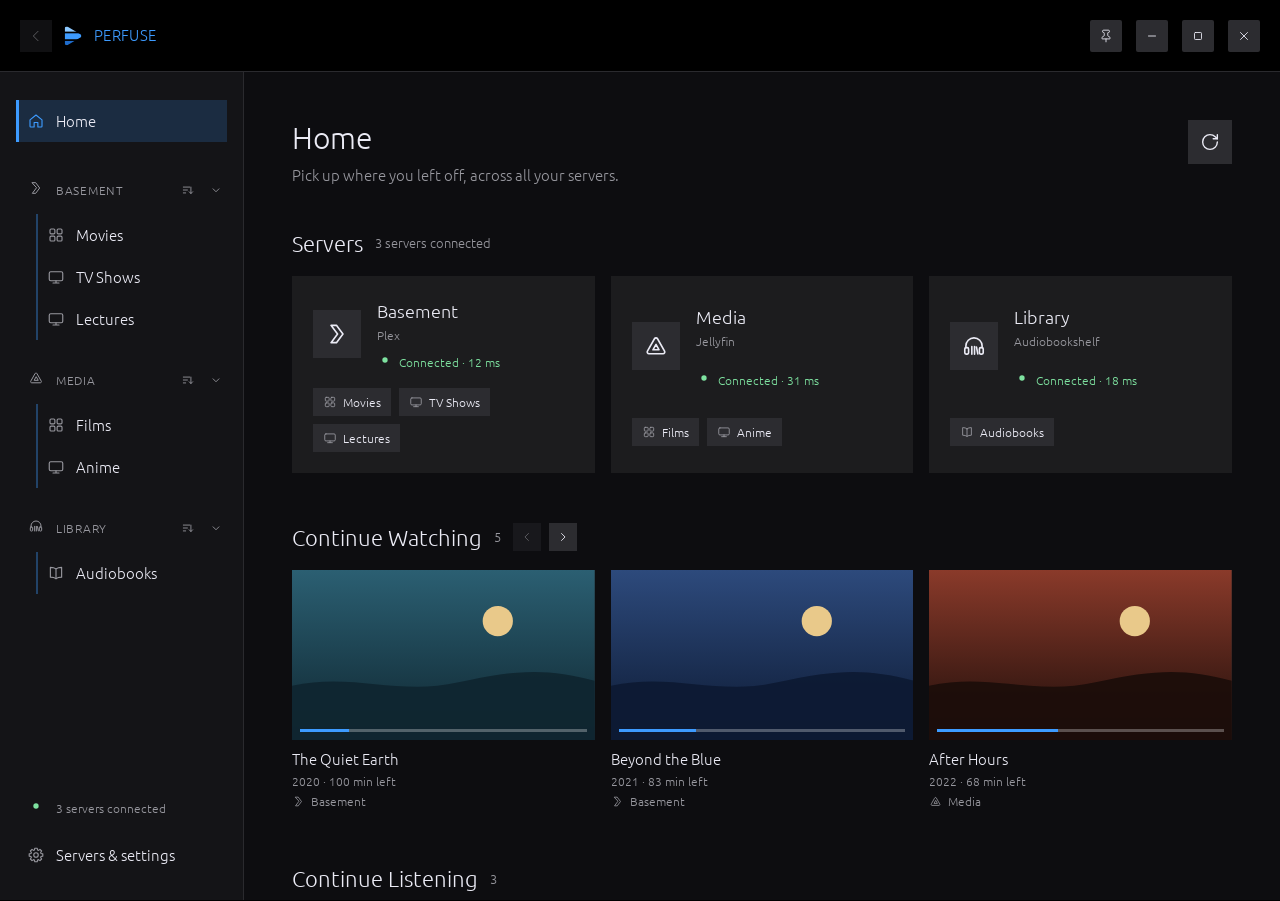
==== commit 10dbe77a: "Release v0.7.6 with responsive shelves and smoother navigation Fit media cards to the available wind" ====
--- a/docs/design/multi-server/index.html
+++ b/docs/design/multi-server/index.html
@@ -47,6 +47,7 @@
 
   <script src="js/icons.js"></script>
   <script src="js/data.js"></script>
+  <script src="js/shelves.js"></script>
   <script src="js/app.js"></script>
 </body>
 </html>
--- a/docs/design/multi-server/css/app.css
+++ b/docs/design/multi-server/css/app.css
@@ -86,11 +86,20 @@
   --c-track: #414141;             /* progress track (65) */
   --c-buffer: #6e6e6e;            /* buffered (110) */
 
-  --r-card: 8px;
-  --r-item: 8px;
-  --r-control: 14px;
-  --r-panel: 18px;
-  --r-pill: 22px;
+  /* Sidebar library menus use the accent only. */
+  --tint-0: var(--c-accent);
+  --tint-1: var(--c-accent);
+  --tint-2: var(--c-accent);
+  --tint-3: var(--c-accent);
+  --tint-4: var(--c-accent);
+
+  /* Buttons, inputs, menu rows and popovers are square with a softened edge (EDGE). */
+  --r-edge: 0;
+  --r-card: 0;
+  --r-item: var(--r-edge);
+  --r-control: var(--r-edge);
+  --r-panel: 0;
+  --r-pill: var(--r-edge);
 
   --s-1: 4px; --s-2: 8px; --s-3: 12px; --s-4: 16px; --s-5: 20px; --s-6: 24px; --s-7: 28px; --s-8: 32px; --s-10: 40px; --s-12: 48px;
 
@@ -133,13 +142,13 @@
 .brand { display: flex; align-items: center; gap: var(--s-3); color: var(--c-accent); font-size: var(--fs-body); letter-spacing: .02em; }
 .brand svg { width: 18px; height: 20px; }
 .titlebar .od-fill { flex: 1; }
-.win-ctrl { width: 32px; height: 32px; border-radius: 50%; background: var(--c-control); display: grid; place-items: center; color: var(--c-text); --od-icon-size: 14px; }
+.win-ctrl { width: 32px; height: 32px; border-radius: 2px; background: var(--c-control); display: grid; place-items: center; color: var(--c-text); --od-icon-size: 14px; }
 .win-ctrls { display: flex; gap: 14px; }
 .body { display: grid; grid-template-columns: var(--sidebar-w) minmax(0, 1fr); min-height: 0; }
 .body.no-sidebar { grid-template-columns: minmax(0, 1fr); }
 
 .icon-btn {
-  width: 32px; height: 32px; border-radius: 50%; border: 0; background: var(--c-control); color: var(--c-text);
+  width: 32px; height: 32px; border-radius: var(--r-edge); border: 0; background: var(--c-control); color: var(--c-text);
   display: inline-grid; place-items: center; --od-icon-size: 16px; flex: none;
   transition: background var(--t-fast) var(--ease-out);
 }
@@ -176,16 +185,23 @@
 
 /* ── Sidebar ── */
 .sidebar { background: var(--c-sidebar); border-right: 1px solid var(--c-divider); display: grid; grid-template-rows: auto minmax(0, 1fr) auto; min-height: 0; }
-.sidebar-top { padding: var(--s-7) var(--s-7) var(--s-2); }
-.side-scroll { overflow-y: auto; padding: 0 var(--s-7) var(--s-4); scrollbar-width: thin; scrollbar-color: var(--c-control) transparent; }
+/* One grid: top-level icons 20px and labels 40px from the 16px panel edge;
+   library rows indent 20px so their icons sit on the label column. */
+.sidebar-top { padding: var(--s-7) var(--s-4) var(--s-2); }
+.side-scroll { overflow-y: auto; padding: 0 var(--s-4) var(--s-4); scrollbar-width: thin; scrollbar-color: var(--c-control) transparent; }
 .nav-item {
-  display: flex; align-items: center; gap: 14px; width: 100%; height: 42px; padding: 0 10px; border: 0; border-radius: var(--r-item);
+  --tone: var(--c-accent);
+  display: flex; align-items: center; gap: 11px; width: 100%; height: 42px; padding: 0 10px 0 11px; border: 0; border-radius: var(--r-item);
   background: transparent; color: var(--c-text); text-align: left; --od-icon-size: 18px;
 }
 .nav-item .od-icon { color: var(--c-muted); }
-.nav-item[aria-current="page"] { background: var(--c-selected); }
-.nav-item[aria-current="page"] .od-icon { color: var(--c-accent); }
-@media (hover: hover) { .nav-item:not([aria-current="page"]):hover { background: #1d1d21; } .nav-item:hover .od-icon { color: var(--c-text); } .nav-item[aria-current="page"]:hover .od-icon { color: var(--c-accent); } }
+.server-libs { margin-left: 20px; border-left: 2px solid color-mix(in srgb, var(--tint) 35%, transparent); }
+.server-libs .nav-item { --tone: var(--tint); margin-left: -2px; }
+
+.nav-item[aria-current="page"] { background: color-mix(in srgb, var(--tone) 18%, var(--c-sidebar)); box-shadow: inset 3px 0 0 var(--tone); }
+.nav-item[aria-current="page"] .od-icon { color: var(--tone); }
+.nav-item:focus-visible { outline: 1px solid var(--tone); outline-offset: -1px; }
+@media (hover: hover) { .nav-item:not([aria-current="page"]):hover { background: color-mix(in srgb, var(--tone) 7%, var(--c-sidebar)); box-shadow: inset 3px 0 0 color-mix(in srgb, var(--tone) 60%, transparent); } }
 .nav-item.dim { color: var(--c-faint); }
 .nav-item.dim .od-icon { color: var(--c-faint); }
 .nav-item .count { margin-left: auto; font-size: var(--fs-caption); color: var(--c-muted); }
@@ -193,18 +209,18 @@
 .server-group { margin-top: var(--s-6); }
 .server-head { display: flex; align-items: center; gap: var(--s-1); height: 32px; margin-bottom: var(--s-2); }
 .server-head-link {
-  display: flex; align-items: center; gap: 10px; flex: 1; min-width: 0; height: 32px; padding: 0 10px; margin-left: -10px; border: 0; border-radius: var(--r-item);
+  display: flex; align-items: center; gap: 12px; flex: 1; min-width: 0; height: 32px; padding: 0 10px 0 12px; border: 0; border-radius: var(--r-item);
   background: transparent; color: var(--c-muted); font-size: var(--fs-caption); letter-spacing: .06em; text-transform: uppercase; text-align: left; --od-icon-size: 16px;
 }
 .server-head-link .name { flex: 1; min-width: 0; }
 .server-head-link[aria-current="page"] { color: var(--c-text); background: var(--c-selected); }
-.server-head-link[aria-current="page"] .kind { color: var(--c-accent); }
+.server-head-link .kind { color: var(--c-muted); }
 @media (hover: hover) { .server-head-link:hover { color: var(--c-text); } }
 .server-head .icon-btn { width: 24px; height: 24px; --od-icon-size: 14px; background: transparent; color: var(--c-muted); }
 .server-head .icon-btn[aria-pressed="true"] { background: var(--c-control-pressed); color: #8cc8ff; }
 .collapse-btn .od-icon { transition: transform var(--t-fast) var(--ease-out); }
 .collapse-btn[aria-expanded="false"] .od-icon { transform: rotate(-90deg); }
-.group-offline { font-size: var(--fs-caption); color: var(--c-muted); padding: 0 10px var(--s-2) 42px; }
+.group-offline { font-size: var(--fs-caption); color: var(--c-muted); padding: 0 10px var(--s-2) 38px; }
 
 .status-glyph { --od-icon-size: 16px; }
 .st-online { color: var(--c-green); }
@@ -212,9 +228,9 @@
 .st-offline { color: var(--c-error); }
 .st-checking { color: var(--c-muted); }
 
-.sidebar-foot { padding: var(--s-3) var(--s-7) var(--s-6); display: grid; gap: var(--s-2); position: relative; }
+.sidebar-foot { padding: var(--s-3) var(--s-4) var(--s-6); display: grid; gap: var(--s-2); position: relative; }
 .status-btn {
-  display: flex; align-items: center; gap: 10px; width: 100%; min-height: 36px; padding: 6px 10px; border: 0; border-radius: var(--r-item);
+  display: flex; align-items: center; gap: 12px; width: 100%; min-height: 36px; padding: 6px 10px 6px 12px; border: 0; border-radius: var(--r-item);
   background: transparent; font-size: var(--fs-caption); text-align: left;
 }
 .status-btn .label { flex: 1; }
@@ -225,7 +241,7 @@
 
 .popover {
   position: absolute; z-index: 30; left: var(--s-5); bottom: calc(100% - 4px); width: 340px;
-  background: var(--c-panel); border: 1px solid var(--c-divider); border-radius: 14px; padding: var(--s-4);
+  background: var(--c-panel); border: 1px solid var(--c-divider); border-radius: var(--r-edge); padding: var(--s-4);
   box-shadow: 0 16px 40px rgba(0,0,0,.55);
   animation: pop-in var(--t-base) var(--ease-out);
 }
@@ -233,7 +249,7 @@
 .popover h3 { font-size: var(--fs-body); margin-bottom: var(--s-1); }
 .popover .summary { font-size: var(--fs-caption); color: var(--c-muted); margin-bottom: var(--s-3); }
 .pop-row { display: flex; align-items: center; gap: var(--s-3); padding: 10px 0; border-top: 1px solid var(--c-divider); }
-.pop-row .kind { width: 32px; height: 32px; border-radius: 8px; background: var(--c-control); display: grid; place-items: center; --od-icon-size: 18px; flex: none; }
+.pop-row .kind { width: 32px; height: 32px; border-radius: 0; background: var(--c-control); display: grid; place-items: center; --od-icon-size: 18px; flex: none; }
 .pop-row .od-field .t { font-size: var(--fs-small); }
 .pop-row .od-field .s { font-size: var(--fs-caption); }
 .pop-foot { display: flex; justify-content: space-between; align-items: center; padding-top: var(--s-3); border-top: 1px solid var(--c-divider); }
@@ -241,6 +257,13 @@
 /* ── Main ── */
 .main { display: grid; grid-template-rows: minmax(0, 1fr) auto; min-height: 0; background: var(--c-main); }
 .content { overflow-y: auto; padding: var(--s-12) var(--s-12) var(--s-12); scrollbar-width: thin; scrollbar-color: var(--c-control) transparent; }
+:root { view-transition-name: none; }
+.content { view-transition-name: screen-content; background-color: var(--c-main); }
+::view-transition { pointer-events: none; }
+::view-transition-group(screen-content) { animation-duration: 120ms; animation-timing-function: ease-out; }
+@media (prefers-reduced-motion: reduce) {
+  ::view-transition-group(screen-content) { animation-duration: 0s; }
+}
 .page-head { display: flex; align-items: flex-start; gap: var(--s-4); margin-bottom: var(--s-10); }
 .page-head .od-field { flex: 1; gap: var(--s-2); }
 .page-head h1 { font-size: var(--fs-h1); line-height: 1.2; }
@@ -254,7 +277,12 @@
 .section-head .od-fill { flex: 1; }
 .rail-nav { display: flex; gap: var(--s-2); }
 .rail-nav .icon-btn { width: 28px; height: 28px; --od-icon-size: 14px; }
-.rail { display: flex; gap: var(--s-4); overflow-x: auto; scroll-behavior: smooth; scrollbar-width: none; padding-bottom: var(--s-1); }
+.rail { display: flex; gap: var(--s-4); overflow-x: auto; scroll-behavior: smooth; scroll-snap-type: x mandatory; scrollbar-width: none; padding-bottom: var(--s-1); }
+.shelf-page { flex: 0 0 100%; min-width: 0; display: grid; grid-template-columns: repeat(var(--shelf-columns), var(--shelf-width)); align-content: start; align-items: start; gap: var(--s-4); scroll-snap-align: start; }
+.rail .shelf-page > .card { width: 100%; min-width: 0; }
+.card.art-pending .art-svg { opacity: 0; }
+.card:focus-visible .art { outline: 2px solid var(--c-accent); outline-offset: -2px; }
+.card:focus-visible { outline-offset: -2px; }
 .rail::-webkit-scrollbar { display: none; }
 @media (prefers-reduced-motion: reduce) { .rail { scroll-behavior: auto; } * { animation: none !important; transition: none !important; } }
 .note { display: flex; align-items: center; gap: var(--s-2); font-size: var(--fs-small); color: var(--c-muted); margin-top: var(--s-3); --od-icon-size: 16px; }
@@ -264,16 +292,16 @@
 .server-cards { display: grid; grid-template-columns: repeat(auto-fill, minmax(260px, 1fr)); gap: var(--s-4); }
 .server-card {
   display: grid; grid-template-columns: 48px minmax(0, 1fr); gap: var(--s-2) var(--s-4); align-items: center; padding: var(--s-5);
-  background: var(--c-panel); border: 1px solid transparent; border-radius: 14px; color: var(--c-text); text-align: left; width: 100%;
+  background: var(--c-panel); border: 1px solid transparent; border-radius: 0; color: var(--c-text); text-align: left; width: 100%;
   transition: background var(--t-fast) var(--ease-out), border-color var(--t-fast) var(--ease-out);
 }
 @media (hover: hover) { .server-card:hover { background: #232327; border-color: #34343a; } }
-.server-card .kind { width: 48px; height: 48px; border-radius: 12px; background: var(--c-control); display: grid; place-items: center; --od-icon-size: 26px; grid-row: span 2; }
+.server-card .kind { width: 48px; height: 48px; border-radius: 0; background: var(--c-control); display: grid; place-items: center; --od-icon-size: 26px; grid-row: span 2; }
 .server-card .name { font-size: var(--fs-h3); }
 .server-card .od-field { gap: 2px; }
 .server-card .state { display: flex; align-items: center; gap: 6px; font-size: var(--fs-caption); --od-icon-size: 14px; }
 .server-card .libs { grid-column: 1 / -1; display: flex; flex-wrap: wrap; gap: var(--s-2); margin-top: var(--s-2); }
-.chip { display: inline-flex; align-items: center; gap: 6px; height: 28px; padding: 0 10px; border-radius: 14px; background: var(--c-control); font-size: var(--fs-caption); color: var(--c-text); --od-icon-size: 14px; white-space: nowrap; }
+.chip { display: inline-flex; align-items: center; gap: 6px; height: 28px; padding: 0 10px; border-radius: var(--r-edge); background: var(--c-control); font-size: var(--fs-caption); color: var(--c-text); --od-icon-size: 14px; white-space: nowrap; }
 .chip .od-icon { color: var(--c-muted); }
 .server-card.offline { background: #1a1718; border-color: #3a2526; }
 .server-card.offline .kind { color: var(--c-faint); }
@@ -290,21 +318,22 @@
 .card .od-field { gap: 2px; }
 .card .t { font-size: var(--fs-body); }
 .card .s { font-size: var(--fs-caption); color: var(--c-muted); }
-.badge { position: absolute; top: 10px; right: 10px; padding: 1px 6px; border-radius: 4px; background: rgba(0,0,0,.75); font-size: 11px; color: #fff; }
-.type-badge { position: absolute; top: 10px; left: 10px; height: 24px; padding: 0 8px 0 6px; border-radius: 12px; background: rgba(0,0,0,.72); display: inline-flex; align-items: center; gap: 4px; font-size: 11px; color: #fff; --od-icon-size: 14px; }
+.badge { position: absolute; top: 10px; right: 10px; padding: 1px 6px; border-radius: 0; background: rgba(0,0,0,.75); font-size: 11px; color: #fff; }
+.type-badge { position: absolute; top: 10px; left: 10px; height: 24px; padding: 0 8px 0 6px; border-radius: 0; background: rgba(0,0,0,.72); display: inline-flex; align-items: center; gap: 4px; font-size: 11px; color: #fff; --od-icon-size: 14px; }
 .check-badge { position: absolute; top: 10px; left: 10px; color: var(--c-accent); --od-icon-size: 20px; background: #fff; border-radius: 50%; width: 20px; height: 20px; display: grid; place-items: center; }
 .check-badge .od-icon { --od-icon-size: 14px; color: var(--c-on-light); }
-.progress { position: absolute; left: 8px; right: 8px; bottom: 8px; height: 3px; border-radius: 2px; background: rgba(255,255,255,.28); }
-.progress i { display: block; height: 100%; border-radius: 2px; background: var(--c-accent); }
+.progress { position: absolute; left: 8px; right: 8px; bottom: 8px; height: 3px; border-radius: 0; background: rgba(255,255,255,.28); }
+.progress i { display: block; height: 100%; border-radius: 0; background: var(--c-accent); }
 .src { display: flex; align-items: center; gap: 6px; font-size: var(--fs-caption); color: var(--c-muted); --od-icon-size: 13px; }
 
-.grid-lib { display: grid; grid-template-columns: repeat(auto-fill, minmax(168px, 1fr)); gap: var(--s-6) var(--s-4); }
-.grid-lib .card, .grid-lib .card.square, .grid-lib .card.poster { width: auto; }
-.grid-lib.books { grid-template-columns: repeat(auto-fill, minmax(184px, 1fr)); }
+.grid-lib { display: grid; grid-template-columns: repeat(auto-fill, minmax(160px, 1fr)); gap: var(--s-6) var(--s-4); }
+.grid-lib .card, .grid-lib .card.poster { width: 100%; max-width: 210px; min-width: 0; }
+.grid-lib .card.square { max-width: 224px; }
+.grid-lib.books { grid-template-columns: repeat(auto-fill, minmax(176px, 1fr)); }
 
 /* empty / offline state */
 .empty { display: grid; justify-items: start; gap: var(--s-3); padding: var(--s-10); background: var(--c-panel); border-radius: var(--r-panel); max-width: 640px; }
-.empty .glyph { width: 48px; height: 48px; border-radius: 12px; background: #3a2526; color: var(--c-error); display: grid; place-items: center; --od-icon-size: 24px; }
+.empty .glyph { width: 48px; height: 48px; border-radius: 0; background: #3a2526; color: var(--c-error); display: grid; place-items: center; --od-icon-size: 24px; }
 .empty h2 { font-size: var(--fs-h2); }
 .empty p { color: var(--c-muted); }
 .empty .actions { display: flex; gap: var(--s-3); margin-top: var(--s-2); }
@@ -322,8 +351,8 @@
 .hero p.desc { max-width: 70ch; margin-top: var(--s-2); }
 .actions-row { display: flex; flex-wrap: wrap; align-items: center; gap: var(--s-3); margin: var(--s-2) 0 var(--s-8); }
 .progress-line { display: grid; gap: 6px; width: 320px; }
-.progress-line .bar { height: 4px; border-radius: 2px; background: var(--c-track); }
-.progress-line .bar i { display: block; height: 100%; border-radius: 2px; background: var(--c-accent); }
+.progress-line .bar { height: 4px; border-radius: 0; background: var(--c-track); }
+.progress-line .bar i { display: block; height: 100%; border-radius: 0; background: var(--c-accent); }
 .progress-line .caption { color: var(--c-muted); }
 
 .two-col { display: grid; grid-template-columns: minmax(0, 1fr) 320px; gap: var(--s-8); align-items: start; }
@@ -334,13 +363,13 @@
 .chapter-list { list-style: none; margin: 0; padding: 0; }
 .chapter {
   display: grid; grid-template-columns: 32px minmax(0, 1fr) auto; gap: var(--s-3); align-items: center; width: 100%;
-  min-height: 52px; padding: 6px var(--s-3); border: 0; border-radius: 10px; background: transparent; color: var(--c-text); text-align: left;
+  min-height: 52px; padding: 6px var(--s-3); border: 0; border-radius: var(--r-edge); background: transparent; color: var(--c-text); text-align: left;
 }
 .chapter .n { color: var(--c-muted); font-size: var(--fs-small); text-align: center; --od-icon-size: 16px; display: grid; place-items: center; }
 .chapter .od-field { gap: 2px; }
 .chapter .t { font-size: var(--fs-body); }
-.chapter .mini { height: 3px; border-radius: 2px; background: var(--c-track); width: 100%; margin-top: 4px; }
-.chapter .mini i { display: block; height: 100%; border-radius: 2px; background: var(--c-accent); }
+.chapter .mini { height: 3px; border-radius: 0; background: var(--c-track); width: 100%; margin-top: 4px; }
+.chapter .mini i { display: block; height: 100%; border-radius: 0; background: var(--c-accent); }
 .chapter .dur { font-size: var(--fs-small); color: var(--c-muted); font-variant-numeric: tabular-nums; white-space: nowrap; }
 .chapter.done .t { color: var(--c-muted); }
 .chapter.done .n { color: var(--c-green); }
@@ -362,32 +391,32 @@
   min-height: var(--dock-h); padding: var(--s-3) var(--s-6); background: #17171a; border-top: 1px solid var(--c-divider); position: relative;
 }
 .dock .now { display: flex; align-items: center; gap: var(--s-3); min-width: 0; border: 0; background: transparent; color: var(--c-text); text-align: left; padding: 0; }
-.dock .now .art { width: 56px; height: 56px; flex: none; border-radius: 6px; }
+.dock .now .art { width: 56px; height: 56px; flex: none; border-radius: 0; }
 .dock .now .od-field { gap: 0; }
 .dock .now .t { font-size: var(--fs-body); }
 .dock .now .s { font-size: var(--fs-caption); color: var(--c-muted); }
 .dock .center { display: grid; gap: 6px; justify-items: center; }
 .dock .transport { display: flex; align-items: center; gap: var(--s-2); }
-.dock .transport .icon-btn { background: transparent; }
-.dock .transport .play { background: var(--c-text); color: var(--c-on-light); width: 40px; height: 40px; --od-icon-size: 20px; }
+.dock .transport .icon-btn { background: transparent; --od-icon-size: 20px; }
+.dock .transport .play { background: var(--c-text); color: var(--c-on-light); width: 40px; height: 40px; --od-icon-size: 25px; }
 @media (hover: hover) { .dock .transport .play:hover { background: #fff; color: var(--c-on-light); } }
 .dock .time-row { display: flex; align-items: center; gap: var(--s-3); font-size: 11px; color: var(--c-muted); font-variant-numeric: tabular-nums; width: 420px; }
-.dock .time-row .track { flex: 1; height: 3px; border-radius: 2px; background: var(--c-track); }
-.dock .time-row .track i { display: block; height: 100%; border-radius: 2px; background: var(--c-accent); }
+.dock .time-row .track { flex: 1; height: 3px; border-radius: 0; background: var(--c-track); }
+.dock .time-row .track i { display: block; height: 100%; border-radius: 0; background: var(--c-accent); }
 .dock .side { display: flex; align-items: center; justify-content: flex-end; gap: var(--s-2); }
 .dock .side .icon-btn { background: transparent; }
-.speed-chip { height: 32px; min-width: 52px; padding: 0 10px; border: 0; border-radius: 16px; background: var(--c-control); color: var(--c-text); font-size: var(--fs-small); font-variant-numeric: tabular-nums; }
+.speed-chip { height: 32px; min-width: 52px; padding: 0 10px; border: 0; border-radius: var(--r-edge); background: var(--c-control); color: var(--c-text); font-size: var(--fs-small); font-variant-numeric: tabular-nums; }
 @media (hover: hover) { .speed-chip:hover { background: var(--c-control-hover); } }
 .speed-chip.on { background: var(--c-control-pressed); color: #8cc8ff; }
 .sleep-badge { font-size: 11px; color: #8cc8ff; font-variant-numeric: tabular-nums; }
 
 /* menus */
 .menu {
-  position: absolute; z-index: 40; min-width: 200px; padding: 6px; background: var(--c-panel); border: 1px solid var(--c-divider); border-radius: 12px;
+  position: absolute; z-index: 40; min-width: 200px; padding: 6px; background: var(--c-panel); border: 1px solid var(--c-divider); border-radius: var(--r-edge);
   box-shadow: 0 16px 40px rgba(0,0,0,.55); animation: pop-in var(--t-base) var(--ease-out);
 }
 .menu h4 { font-size: var(--fs-caption); color: var(--c-muted); padding: 6px 10px; text-transform: uppercase; letter-spacing: .06em; font-weight: 300; }
-.menu button { display: flex; align-items: center; gap: var(--s-2); width: 100%; height: 36px; padding: 0 10px; border: 0; border-radius: 8px; background: transparent; color: var(--c-text); text-align: left; --od-icon-size: 16px; }
+.menu button { display: flex; align-items: center; gap: var(--s-2); width: 100%; height: 36px; padding: 0 10px; border: 0; border-radius: var(--r-edge); background: transparent; color: var(--c-text); text-align: left; --od-icon-size: 16px; }
 .menu button .od-icon { color: var(--c-accent); }
 .menu button .tick { width: 16px; display: inline-grid; }
 @media (hover: hover) { .menu button:hover { background: var(--c-control); } }
@@ -395,11 +424,11 @@
 
 /* ── Full player ── */
 .player { display: grid; grid-template-columns: minmax(0, 1fr) 360px; gap: var(--s-10); min-height: 100%; }
-.player-main { display: grid; align-content: start; gap: var(--s-6); max-width: 720px; }
+.player-main { display: grid; align-content: start; gap: var(--s-6); }
 .player-top { display: flex; align-items: center; gap: var(--s-3); }
 .player-top .od-fill { flex: 1; }
 .player-cover { display: grid; grid-template-columns: 240px minmax(0, 1fr); gap: var(--s-7); align-items: end; }
-.player-cover .art { border-radius: 12px; }
+.player-cover .art { border-radius: 0; }
 .player-cover .od-field { gap: var(--s-2); }
 .player-cover h1 { font-size: var(--fs-h1); line-height: 1.2; }
 .player-cover .chap-now { font-size: var(--fs-h3); color: var(--c-accent); }
@@ -407,24 +436,25 @@
 .scrub .lbls { display: flex; justify-content: space-between; font-size: var(--fs-small); color: var(--c-muted); font-variant-numeric: tabular-nums; }
 .scrub .lbls b { font-weight: 300; color: var(--c-text); }
 input[type="range"].seek { -webkit-appearance: none; appearance: none; width: 100%; height: 24px; background: transparent; margin: 0; cursor: pointer; }
-input[type="range"].seek::-webkit-slider-runnable-track { height: 4px; border-radius: 2px; background: linear-gradient(to right, var(--c-accent) var(--pct, 0%), var(--c-track) var(--pct, 0%)); }
-input[type="range"].seek::-moz-range-track { height: 4px; border-radius: 2px; background: linear-gradient(to right, var(--c-accent) var(--pct, 0%), var(--c-track) var(--pct, 0%)); }
+input[type="range"].seek::-webkit-slider-runnable-track { height: 4px; border-radius: 0; background: linear-gradient(to right, var(--c-accent) var(--pct, 0%), var(--c-track) var(--pct, 0%)); }
+input[type="range"].seek::-moz-range-track { height: 4px; border-radius: 0; background: linear-gradient(to right, var(--c-accent) var(--pct, 0%), var(--c-track) var(--pct, 0%)); }
 input[type="range"].seek::-webkit-slider-thumb { -webkit-appearance: none; width: 14px; height: 14px; margin-top: -5px; border-radius: 50%; background: #fff; border: 0; }
 input[type="range"].seek::-moz-range-thumb { width: 14px; height: 14px; border-radius: 50%; background: #fff; border: 0; }
 .book-track { position: relative; height: 14px; }
-.book-track .line { position: absolute; left: 0; right: 0; top: 5px; height: 4px; border-radius: 2px; background: var(--c-track); overflow: hidden; }
+.book-track .line { position: absolute; left: 0; right: 0; top: 5px; height: 4px; border-radius: 0; background: var(--c-track); overflow: hidden; }
 .book-track .line i { display: block; height: 100%; background: #5c7fa8; }
-.book-track .tick { position: absolute; top: 2px; width: 2px; height: 10px; background: var(--c-main); border-radius: 1px; }
+.book-track .tick { position: absolute; top: 2px; width: 2px; height: 10px; background: var(--c-main); border-radius: 0; }
 .book-track .tick.cur { background: var(--c-accent); }
 .big-transport { display: flex; align-items: center; justify-content: center; gap: var(--s-5); }
-.big-transport .icon-btn.lg { background: transparent; }
+.big-transport .icon-btn.lg { background: transparent; --od-icon-size: 27.5px; }
+.big-transport .icon-btn.xl { --od-icon-size: 35px; }
 .player-tools { display: flex; align-items: center; justify-content: center; flex-wrap: wrap; gap: var(--s-3); position: relative; }
-.tool { display: inline-flex; align-items: center; gap: var(--s-2); height: 40px; padding: 0 var(--s-4); border: 0; border-radius: 20px; background: var(--c-control); color: var(--c-text); font-size: var(--fs-small); --od-icon-size: 18px; white-space: nowrap; }
+.tool { display: inline-flex; align-items: center; gap: var(--s-2); height: 40px; padding: 0 var(--s-4); border: 0; border-radius: var(--r-edge); background: var(--c-control); color: var(--c-text); font-size: var(--fs-small); --od-icon-size: 18px; white-space: nowrap; }
 @media (hover: hover) { .tool:hover { background: var(--c-control-hover); } }
 .tool.on { background: var(--c-control-pressed); color: #8cc8ff; }
 .player-side { background: var(--c-panel); border-radius: var(--r-panel); padding: var(--s-4); display: grid; grid-template-rows: auto minmax(0, 1fr); max-height: calc(100vh - var(--titlebar-h) - var(--dock-h) - 96px); min-height: 420px; position: sticky; top: 0; }
-.tabs { display: flex; gap: var(--s-1); padding: 4px; border-radius: 12px; background: #141417; margin-bottom: var(--s-3); }
-.tabs button { flex: 1; height: 36px; border: 0; border-radius: 9px; background: transparent; color: var(--c-muted); font-size: var(--fs-small); }
+.tabs { display: flex; gap: var(--s-1); padding: 4px; border-radius: var(--r-edge); background: #141417; margin-bottom: var(--s-3); }
+.tabs button { flex: 1; height: 36px; border: 0; border-radius: var(--r-edge); background: transparent; color: var(--c-muted); font-size: var(--fs-small); }
 .tabs button[aria-selected="true"] { background: var(--c-control); color: var(--c-text); }
 .side-list { overflow-y: auto; scrollbar-width: thin; scrollbar-color: var(--c-control) transparent; }
 .side-empty { color: var(--c-muted); font-size: var(--fs-small); padding: var(--s-4) var(--s-2); }
@@ -433,13 +463,13 @@
 .settings-section { margin-bottom: var(--s-12); max-width: 880px; }
 .settings-section > .section-head { margin-bottom: var(--s-4); }
 .server-list { list-style: none; margin: 0; padding: 0; display: grid; gap: var(--s-2); }
-.srow { background: var(--c-panel); border-radius: 14px; border: 1px solid transparent; }
+.srow { background: var(--c-panel); border-radius: 0; border: 1px solid transparent; }
 .srow.drag-over { border-color: var(--c-accent); }
 .srow.dragging { opacity: .5; }
 .srow-main { display: grid; grid-template-columns: 28px 44px minmax(0, 1fr) auto auto; align-items: center; gap: var(--s-4); padding: var(--s-4) var(--s-4) var(--s-4) var(--s-2); }
-.handle { width: 28px; height: 44px; border: 0; background: transparent; color: var(--c-faint); display: grid; place-items: center; cursor: grab; --od-icon-size: 18px; border-radius: 8px; }
+.handle { width: 28px; height: 44px; border: 0; background: transparent; color: var(--c-faint); display: grid; place-items: center; cursor: grab; --od-icon-size: 18px; border-radius: var(--r-edge); }
 @media (hover: hover) { .handle:hover { color: var(--c-text); background: var(--c-control); } }
-.srow .kind { width: 44px; height: 44px; border-radius: 12px; background: var(--c-control); display: grid; place-items: center; --od-icon-size: 24px; }
+.srow .kind { width: 44px; height: 44px; border-radius: 0; background: var(--c-control); display: grid; place-items: center; --od-icon-size: 24px; }
 .srow .od-field { gap: 2px; }
 .srow .name { font-size: var(--fs-lead); }
 .srow .addr { font-size: var(--fs-caption); color: var(--c-muted); }
@@ -455,40 +485,40 @@
 .lib-toggle .od-fill { flex: 1; }
 .switch { position: relative; width: 40px; height: 24px; flex: none; }
 .switch input { position: absolute; inset: 0; opacity: 0; margin: 0; cursor: pointer; }
-.switch i { position: absolute; inset: 0; border-radius: 12px; background: var(--c-control-hover); pointer-events: none; transition: background var(--t-fast); }
+.switch i { position: absolute; inset: 0; border-radius: 0; background: var(--c-control-hover); pointer-events: none; transition: background var(--t-fast); }
 .switch i::after { content: ''; position: absolute; top: 3px; left: 3px; width: 18px; height: 18px; border-radius: 50%; background: #fff; transition: transform var(--t-fast) var(--ease-out); }
 .switch input:checked + i { background: var(--c-accent); }
 .switch input:checked + i::after { transform: translateX(16px); }
 .switch input:focus-visible + i { outline: 2px solid var(--c-accent); outline-offset: 2px; }
-.rename-input { height: 36px; padding: 0 var(--s-3); border-radius: 10px; border: 1px solid var(--c-accent); background: #141417; font-size: var(--fs-lead); width: 100%; max-width: 320px; }
+.rename-input { height: 36px; padding: 0 var(--s-3); border-radius: var(--r-edge); border: 1px solid var(--c-accent); background: #141417; font-size: var(--fs-lead); width: 100%; max-width: 320px; }
 .settings-note { font-size: var(--fs-small); color: var(--c-muted); margin-top: var(--s-3); }
 .placeholder-block { background: var(--c-panel); border-radius: var(--r-panel); padding: var(--s-6); color: var(--c-muted); font-size: var(--fs-small); }
 
 /* ── Add-server flow (onboarding + dialog) ── */
 .onboard { display: grid; place-items: start center; overflow-y: auto; padding: 56px var(--s-6); background: var(--c-titlebar); }
-.onboard-card { width: min(720px, 100%); background: var(--c-panel); border-radius: 26px; padding: 44px; }
+.onboard-card { width: min(720px, 100%); background: var(--c-panel); border-radius: 0; padding: 44px; }
 .onboard-logo { display: flex; align-items: center; gap: var(--s-4); color: var(--c-accent); font-size: 40px; letter-spacing: .02em; margin-bottom: var(--s-8); }
 .onboard-logo svg { width: 36px; height: 40px; }
 .onboard-card h1 { font-size: var(--fs-h2); margin-bottom: var(--s-2); }
 .onboard-card .lead { color: var(--c-muted); font-size: var(--fs-lead); margin-bottom: var(--s-8); }
 .kind-grid { display: grid; grid-template-columns: repeat(3, minmax(0, 1fr)); gap: var(--s-3); }
 .kind-opt {
-  display: grid; gap: var(--s-2); align-content: start; padding: var(--s-5); min-height: 150px; border: 1px solid #34343a; border-radius: 14px;
+  display: grid; gap: var(--s-2); align-content: start; padding: var(--s-5); min-height: 150px; border: 1px solid #34343a; border-radius: 0;
   background: #19191c; color: var(--c-text); text-align: left; transition: border-color var(--t-fast), background var(--t-fast);
 }
-.kind-opt .kind { width: 44px; height: 44px; border-radius: 12px; background: var(--c-control); display: grid; place-items: center; --od-icon-size: 24px; margin-bottom: var(--s-2); }
+.kind-opt .kind { width: 44px; height: 44px; border-radius: 0; background: var(--c-control); display: grid; place-items: center; --od-icon-size: 24px; margin-bottom: var(--s-2); }
 .kind-opt .t { font-size: var(--fs-lead); }
 .kind-opt .s { font-size: var(--fs-caption); color: var(--c-muted); }
 @media (hover: hover) { .kind-opt:hover { border-color: var(--c-accent); background: #1c2230; } }
 .flow-head { display: flex; align-items: center; gap: var(--s-3); margin-bottom: var(--s-6); }
-.flow-head .kind { width: 40px; height: 40px; border-radius: 10px; background: var(--c-control); display: grid; place-items: center; --od-icon-size: 22px; }
+.flow-head .kind { width: 40px; height: 40px; border-radius: 0; background: var(--c-control); display: grid; place-items: center; --od-icon-size: 22px; }
 .flow-head h2 { font-size: var(--fs-h2); flex: 1; }
 .form { display: grid; gap: var(--s-5); }
 .field { display: grid; gap: 6px; }
 .field label { font-size: var(--fs-small); }
 .field label .req { color: var(--c-muted); }
 .field input[type="text"], .field input[type="url"], .field input[type="password"] {
-  height: 44px; padding: 0 var(--s-4); border-radius: 12px; border: 1px solid #3a3a40; background: #141417; color: var(--c-text);
+  height: 44px; padding: 0 var(--s-4); border-radius: var(--r-edge); border: 1px solid #3a3a40; background: #141417; color: var(--c-text);
 }
 .field input:focus-visible { outline: none; border-color: var(--c-accent); box-shadow: 0 0 0 3px rgba(61,155,255,.25); }
 .field .help { font-size: var(--fs-caption); color: var(--c-muted); }
@@ -498,7 +528,7 @@
 .checkline { display: flex; align-items: center; gap: var(--s-3); font-size: var(--fs-small); }
 .checkline input { width: 18px; height: 18px; accent-color: var(--c-accent); margin: 0; }
 .form-actions { display: flex; flex-wrap: wrap; align-items: center; gap: var(--s-3); margin-top: var(--s-2); }
-.banner { display: flex; align-items: flex-start; gap: var(--s-3); padding: var(--s-3) var(--s-4); border-radius: 12px; font-size: var(--fs-small); --od-icon-size: 18px; }
+.banner { display: flex; align-items: flex-start; gap: var(--s-3); padding: var(--s-3) var(--s-4); border-radius: 0; font-size: var(--fs-small); --od-icon-size: 18px; }
 .banner.error { background: #2c1a1a; color: var(--c-error-text); }
 .banner.info { background: #172334; color: #b9d9ff; }
 .banner .od-field { gap: 2px; }
@@ -512,11 +542,11 @@
 .spinner { width: 18px; height: 18px; border-radius: 50%; border: 2px solid rgba(13,13,16,.25); border-top-color: currentColor; animation: spin 800ms linear infinite; flex: none; }
 .spinner.light { border-color: rgba(255,255,255,.2); border-top-color: var(--c-accent); }
 @keyframes spin { to { transform: rotate(360deg); } }
-.waiting { display: flex; align-items: center; gap: var(--s-3); padding: var(--s-4); border-radius: 12px; background: #172334; color: #b9d9ff; }
+.waiting { display: flex; align-items: center; gap: var(--s-3); padding: var(--s-4); border-radius: 0; background: #172334; color: #b9d9ff; }
 .waiting .od-fill { flex: 1; }
 .qc-code { font-size: 32px; letter-spacing: .3em; color: var(--c-text); font-variant-numeric: tabular-nums; }
 .pick-list { display: grid; gap: var(--s-2); }
-.pick { display: grid; grid-template-columns: 20px minmax(0, 1fr) auto; gap: var(--s-3); align-items: center; padding: var(--s-3) var(--s-4); border-radius: 12px; background: #19191c; border: 1px solid #34343a; cursor: pointer; }
+.pick { display: grid; grid-template-columns: 20px minmax(0, 1fr) auto; gap: var(--s-3); align-items: center; padding: var(--s-3) var(--s-4); border-radius: 0; background: #19191c; border: 1px solid #34343a; cursor: pointer; }
 .pick:has(input:checked) { border-color: var(--c-accent); background: #1c2230; }
 .pick:has(input:disabled) { opacity: .55; cursor: default; }
 .pick input { width: 18px; height: 18px; accent-color: var(--c-accent); margin: 0; }
@@ -524,14 +554,14 @@
 .pick .s { font-size: var(--fs-caption); color: var(--c-muted); }
 .pick .tag { font-size: var(--fs-caption); color: var(--c-muted); white-space: nowrap; }
 .added-list { display: grid; gap: var(--s-2); margin-bottom: var(--s-6); }
-.added { display: flex; align-items: center; gap: var(--s-3); padding: var(--s-3) var(--s-4); border-radius: 12px; background: #19191c; --od-icon-size: 20px; }
+.added { display: flex; align-items: center; gap: var(--s-3); padding: var(--s-3) var(--s-4); border-radius: 0; background: #19191c; --od-icon-size: 20px; }
 .added .od-fill { flex: 1; }
 .added .ok { color: var(--c-green); }
 .added .s { font-size: var(--fs-caption); color: var(--c-muted); }
 .success-head { display: flex; align-items: center; gap: var(--s-3); margin-bottom: var(--s-4); --od-icon-size: 22px; }
 .success-head .ok { width: 40px; height: 40px; border-radius: 50%; background: #17301f; color: var(--c-green); display: grid; place-items: center; }
 
-dialog.modal { padding: 0; border: 0; border-radius: 22px; background: var(--c-panel); color: var(--c-text); width: min(640px, calc(100vw - 48px)); max-height: calc(100vh - 64px); box-shadow: 0 24px 64px rgba(0,0,0,.6); }
+dialog.modal { padding: 0; border: 0; border-radius: 0; background: var(--c-panel); color: var(--c-text); width: min(640px, calc(100vw - 48px)); max-height: calc(100vh - 64px); box-shadow: 0 24px 64px rgba(0,0,0,.6); }
 dialog.modal::backdrop { background: rgba(0,0,0,.6); }
 dialog.modal[open] { animation: pop-in var(--t-base) var(--ease-out); }
 .modal-body { padding: var(--s-8); overflow-y: auto; max-height: calc(100vh - 64px); }
@@ -541,7 +571,7 @@
 dialog.confirm p { color: var(--c-muted); margin: var(--s-2) 0 var(--s-6); }
 dialog.confirm .form-actions { justify-content: flex-end; }
 
-.toast { position: fixed; left: 50%; bottom: 112px; transform: translateX(-50%); z-index: 60; padding: 10px 18px; border-radius: 22px; background: #2c2c30; color: var(--c-text); font-size: var(--fs-small); box-shadow: 0 12px 32px rgba(0,0,0,.5); animation: pop-in var(--t-base) var(--ease-out); }
+.toast { position: fixed; left: 50%; bottom: 112px; transform: translateX(-50%); z-index: 60; padding: 10px 18px; border-radius: 0; background: #2c2c30; color: var(--c-text); font-size: var(--fs-small); box-shadow: 0 12px 32px rgba(0,0,0,.5); animation: pop-in var(--t-base) var(--ease-out); }
 
 /* ── Responsive (desktop window: min 860×620) ── */
 @media (max-width: 1180px) {
@@ -565,6 +595,16 @@
 }
 
 /* menu anchors */
+@media (max-height: 740px) {
+  .content:has(#h-servers) { padding-top: 24px; }
+  .content:has(#h-servers) .page-head, .section:has(#h-servers) { margin-bottom: 20px; }
+  .content:has(#h-servers) .server-cards { grid-template-columns: repeat(auto-fill, minmax(164px, 1fr)); gap: 8px; }
+  .content:has(#h-servers) .server-card { grid-template-columns: 28px minmax(0, 1fr); gap: 2px 8px; padding: 8px; }
+  .content:has(#h-servers) .server-card .kind { width: 28px; height: 28px; --od-icon-size: 17px; }
+  .content:has(#h-servers) .server-card .caption, .content:has(#h-servers) .server-card .libs { display: none; }
+  .content:has(#h-servers) .server-card .name { font-size: var(--fs-body); }
+}
+
 .menu-anchor { position: relative; display: inline-flex; }
 .menu.down { top: calc(100% + 8px); left: 0; }
 .menu.up { bottom: calc(100% + 8px); right: 0; }
